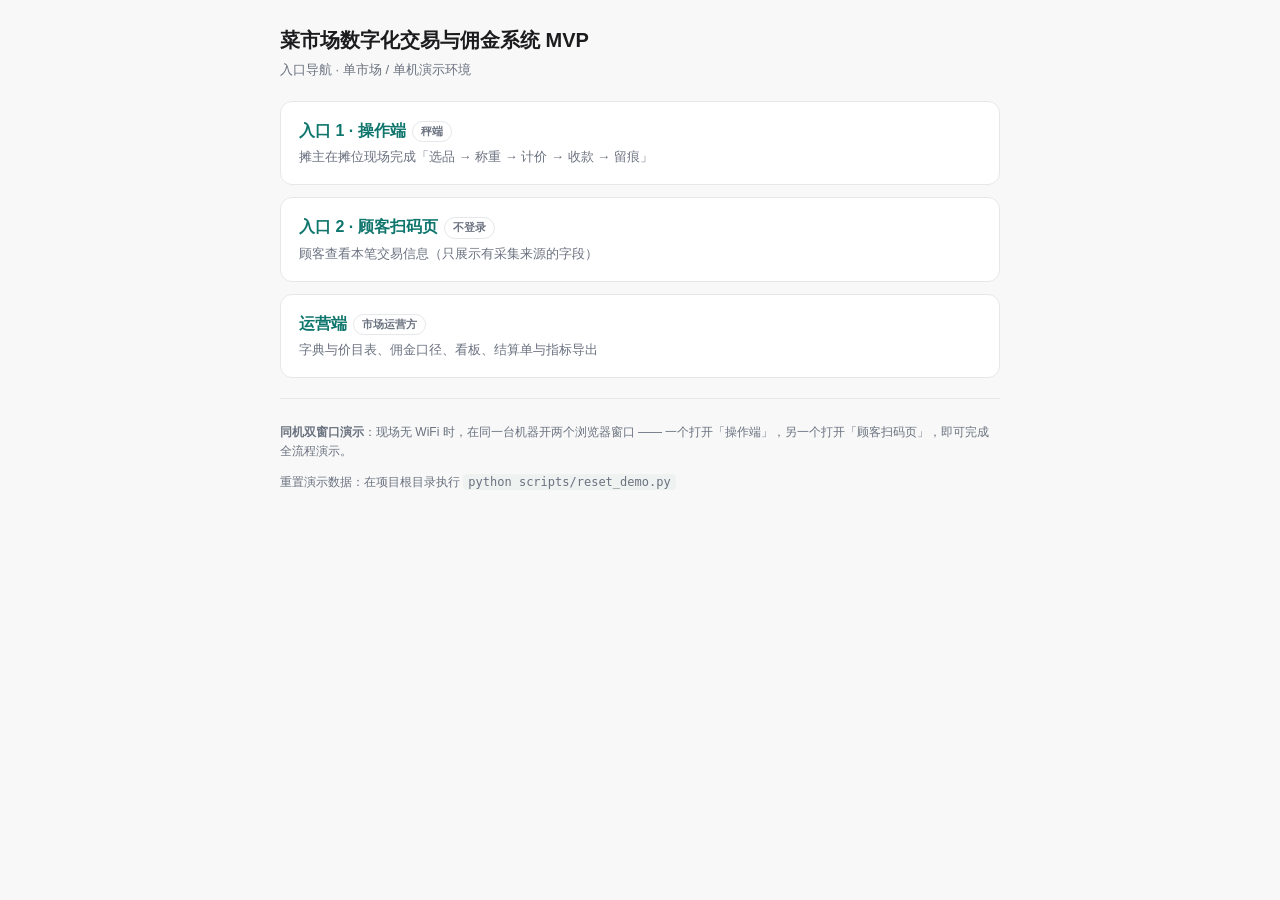
==== app/static/index.html @ f3896b82 "T-003 AC-013: 启动脚本（start.bat CRLF / start.sh LF）与静态入口导航页 - start.bat：CRLF 行尾（.gitattributes 强制）；chcp" ====
<!DOCTYPE html>
<html lang="zh-CN">
<head>
<meta charset="utf-8">
<meta name="viewport" content="width=device-width, initial-scale=1">
<title>菜市场数字化交易与佣金系统 MVP · 入口导航</title>
<!--
  入口导航页（T-003）。硬约束（AGENTS.md §3 硬要求 4 / REQ-025）：
  **本页与全部静态资源一律为仓库内本地文件，不引用任何 CDN 或外部资源**
  （无外链脚本、无外链样式、无外部字体、无远程图片）。样式内联，避免引入额外文件。
-->
<style>
  :root { --fg:#1c1c1e; --muted:#6b7280; --line:#e5e7eb; --accent:#0f766e; --bg:#f7f8f7; }
  * { box-sizing: border-box; }
  body { margin:0; padding:24px 16px 48px; background:var(--bg); color:var(--fg);
         font-family:"Microsoft YaHei","PingFang SC","Hiragino Sans GB",sans-serif; line-height:1.6; }
  .wrap { max-width:720px; margin:0 auto; }
  h1 { font-size:20px; margin:0 0 4px; }
  .sub { color:var(--muted); font-size:13px; margin-bottom:20px; }
  .card { display:block; background:#fff; border:1px solid var(--line); border-radius:12px;
          padding:16px 18px; margin-bottom:12px; text-decoration:none; color:inherit; }
  .card:active { background:#f0fdfa; }
  .card h2 { font-size:16px; margin:0 0 4px; color:var(--accent); }
  .card p { margin:0; font-size:13px; color:var(--muted); }
  .tag { display:inline-block; font-size:11px; border:1px solid var(--line); border-radius:999px;
         padding:1px 8px; color:var(--muted); margin-left:6px; vertical-align:1px; }
  .foot { margin-top:20px; font-size:12px; color:var(--muted); border-top:1px solid var(--line); padding-top:12px; }
  code { background:#eef2f1; padding:1px 5px; border-radius:4px; font-size:12px; }
</style>
</head>
<body>
<div class="wrap">
  <h1>菜市场数字化交易与佣金系统 MVP</h1>
  <div class="sub">入口导航 · 单市场 / 单机演示环境</div>

  <a class="card" href="/scale/">
    <h2>入口 1 · 操作端<span class="tag">秤端</span></h2>
    <p>摊主在摊位现场完成「选品 → 称重 → 计价 → 收款 → 留痕」</p>
  </a>

  <a class="card" href="/customer/">
    <h2>入口 2 · 顾客扫码页<span class="tag">不登录</span></h2>
    <p>顾客查看本笔交易信息（只展示有采集来源的字段）</p>
  </a>

  <a class="card" href="/admin/">
    <h2>运营端<span class="tag">市场运营方</span></h2>
    <p>字典与价目表、佣金口径、看板、结算单与指标导出</p>
  </a>

  <div class="foot">
    <p><strong>同机双窗口演示</strong>：现场无 WiFi 时，在同一台机器开两个浏览器窗口 ——
       一个打开「操作端」，另一个打开「顾客扫码页」，即可完成全流程演示。</p>
    <p>重置演示数据：在项目根目录执行 <code>python scripts/reset_demo.py</code></p>
  </div>
</div>
</body>
</html>
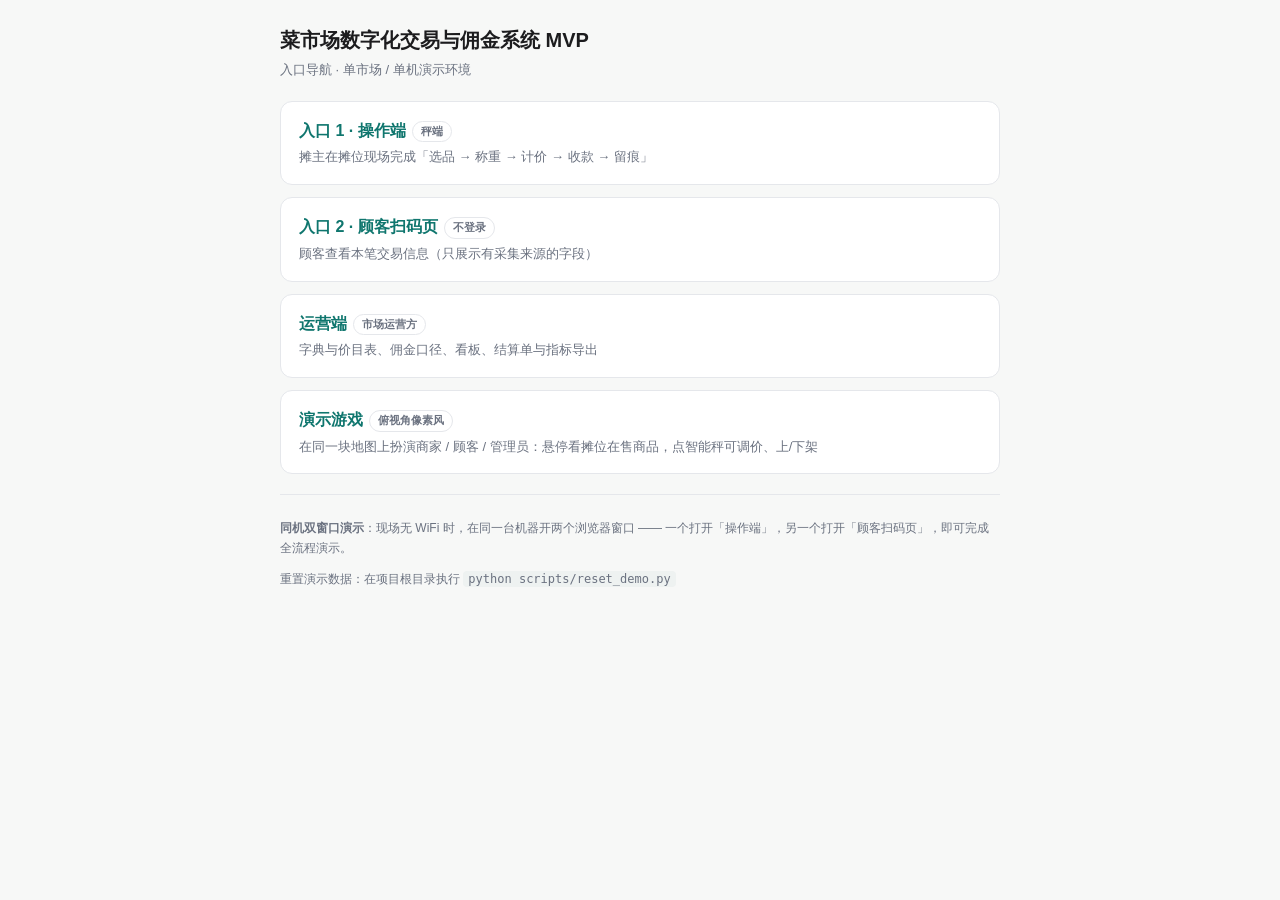
==== commit 0dfaacec: "[T-GAME-01~05] feat: 俯视角像素风演示游戏 + 商品上/下架端点 (refs: specs/market-trade-flow/spec.md, REQ-044~REQ-049, " ====
--- a/app/static/index.html
+++ b/app/static/index.html
@@ -48,6 +48,11 @@
     <p>字典与价目表、佣金口径、看板、结算单与指标导出</p>
   </a>
 
+  <a class="card" href="/game/">
+    <h2>演示游戏<span class="tag">俯视角像素风</span></h2>
+    <p>在同一块地图上扮演商家 / 顾客 / 管理员：悬停看摊位在售商品，点智能秤可调价、上/下架</p>
+  </a>
+
   <div class="foot">
     <p><strong>同机双窗口演示</strong>：现场无 WiFi 时，在同一台机器开两个浏览器窗口 ——
        一个打开「操作端」，另一个打开「顾客扫码页」，即可完成全流程演示。</p>
